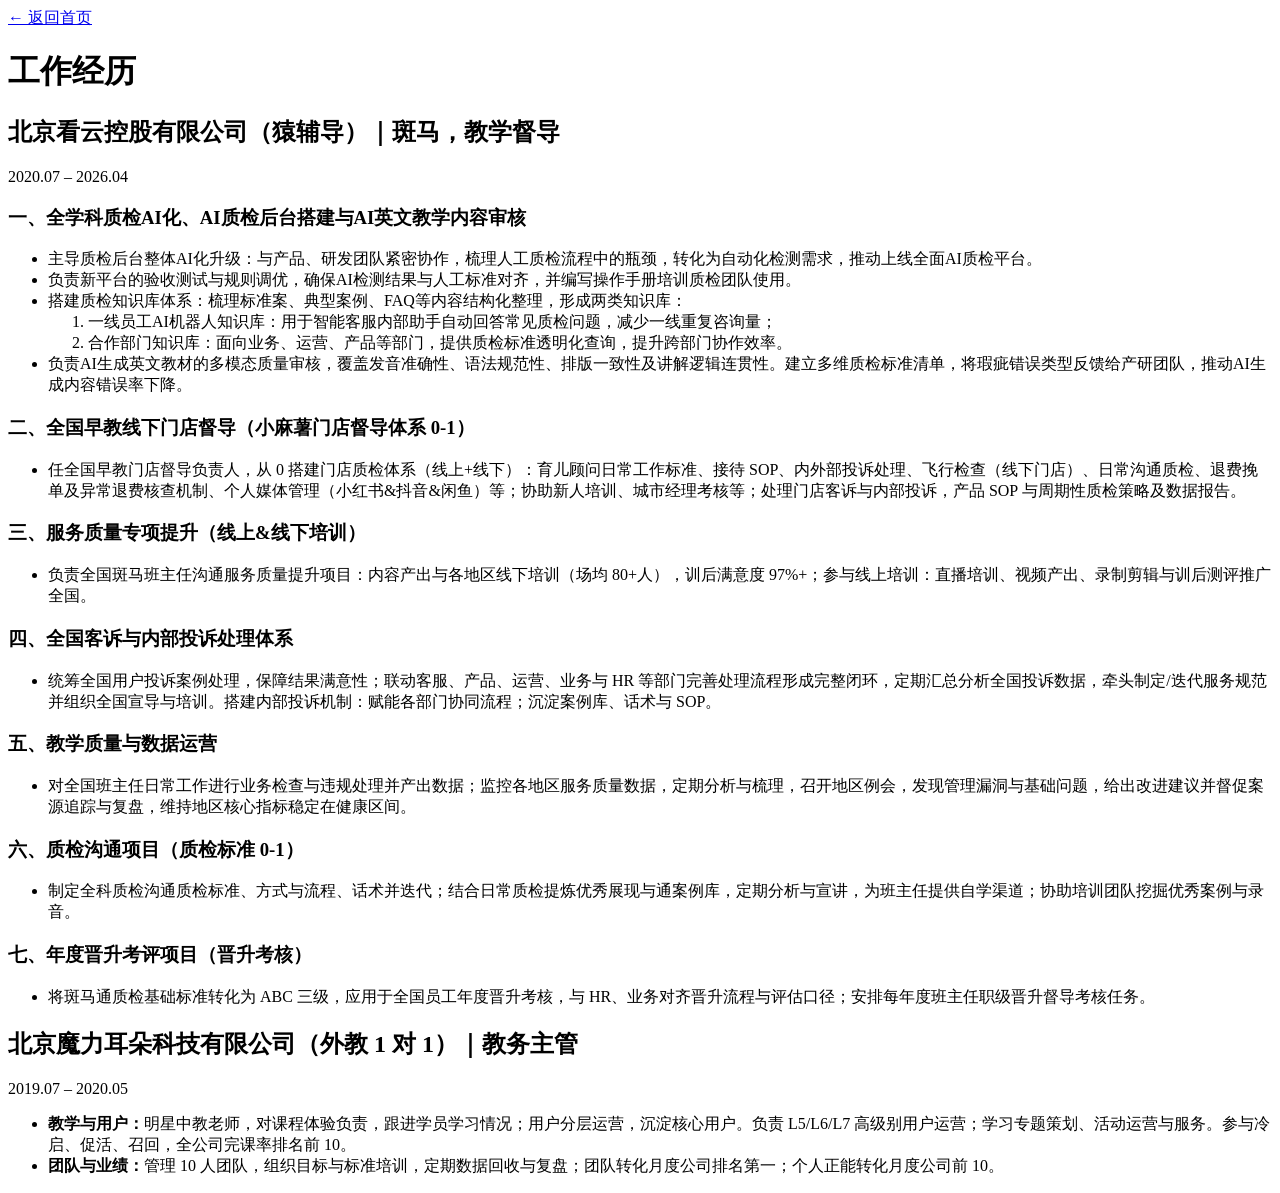
==== experience.html @ 3f665059 "Add files via upload" ====
<!DOCTYPE html>
<html lang="zh-CN">
<head>
  <meta charset="UTF-8" />
  <meta name="viewport" content="width=device-width, initial-scale=1.0" />
  <title>工作经历 · 杨岑</title>
  <link rel="preconnect" href="https://fonts.googleapis.com" />
  <link rel="preconnect" href="https://fonts.gstatic.com" crossorigin />
  <link href="https://fonts.googleapis.com/css2?family=DM+Sans:ital,opsz,wght@0,9..40,400;0,9..40,500;0,9..40,600;0,9..40,700;1,9..40,400&family=Noto+Sans+SC:wght@400;500;600;700&display=swap" rel="stylesheet" />
  <link rel="stylesheet" href="styles.css" />
</head>
<body>
  <nav class="subpage-nav">
    <a href="index.html" class="back-link">← 返回首页</a>
  </nav>
  <div class="page content-page experience-page resume-copy">
    <header class="content-header">
      <h1 class="content-title">工作经历</h1>
    </header>

    <article class="job job-full">
      <header class="job-head">
        <h2 class="job-title">北京看云控股有限公司（猿辅导）｜斑马，教学督导</h2>
        <p class="job-meta">2020.07 – 2026.04</p>
      </header>

      <section class="resume-block">
        <h3 class="resume-block-title">一、全学科质检AI化、AI质检后台搭建与AI英文教学内容审核</h3>
        <ul class="resume-list">
          <li>主导质检后台整体AI化升级：与产品、研发团队紧密协作，梳理人工质检流程中的瓶颈，转化为自动化检测需求，推动上线全面AI质检平台。</li>
          <li>负责新平台的验收测试与规则调优，确保AI检测结果与人工标准对齐，并编写操作手册培训质检团队使用。</li>
          <li>
            搭建质检知识库体系：梳理标准案、典型案例、FAQ等内容结构化整理，形成两类知识库：
            <ol class="resume-sublist">
              <li>一线员工AI机器人知识库：用于智能客服内部助手自动回答常见质检问题，减少一线重复咨询量；</li>
              <li>合作部门知识库：面向业务、运营、产品等部门，提供质检标准透明化查询，提升跨部门协作效率。</li>
            </ol>
          </li>
          <li>负责AI生成英文教材的多模态质量审核，覆盖发音准确性、语法规范性、排版一致性及讲解逻辑连贯性。建立多维质检标准清单，将瑕疵错误类型反馈给产研团队，推动AI生成内容错误率下降。</li>
        </ul>
      </section>

      <section class="resume-block">
        <h3 class="resume-block-title">二、全国早教线下门店督导（小麻薯门店督导体系 0-1）</h3>
        <ul class="resume-list">
          <li>任全国早教门店督导负责人，从 0 搭建门店质检体系（线上+线下）：育儿顾问日常工作标准、接待 SOP、内外部投诉处理、飞行检查（线下门店）、日常沟通质检、退费挽单及异常退费核查机制、个人媒体管理（小红书&amp;抖音&amp;闲鱼）等；协助新人培训、城市经理考核等；处理门店客诉与内部投诉，产品 SOP 与周期性质检策略及数据报告。</li>
        </ul>
      </section>

      <section class="resume-block">
        <h3 class="resume-block-title">三、服务质量专项提升（线上&amp;线下培训）</h3>
        <ul class="resume-list">
          <li>负责全国斑马班主任沟通服务质量提升项目：内容产出与各地区线下培训（场均 80+人），训后满意度 97%+；参与线上培训：直播培训、视频产出、录制剪辑与训后测评推广全国。</li>
        </ul>
      </section>

      <section class="resume-block">
        <h3 class="resume-block-title">四、全国客诉与内部投诉处理体系</h3>
        <ul class="resume-list">
          <li>统筹全国用户投诉案例处理，保障结果满意性；联动客服、产品、运营、业务与 HR 等部门完善处理流程形成完整闭环，定期汇总分析全国投诉数据，牵头制定/迭代服务规范并组织全国宣导与培训。搭建内部投诉机制：赋能各部门协同流程；沉淀案例库、话术与 SOP。</li>
        </ul>
      </section>

      <section class="resume-block">
        <h3 class="resume-block-title">五、教学质量与数据运营</h3>
        <ul class="resume-list">
          <li>对全国班主任日常工作进行业务检查与违规处理并产出数据；监控各地区服务质量数据，定期分析与梳理，召开地区例会，发现管理漏洞与基础问题，给出改进建议并督促案源追踪与复盘，维持地区核心指标稳定在健康区间。</li>
        </ul>
      </section>

      <section class="resume-block">
        <h3 class="resume-block-title">六、质检沟通项目（质检标准 0-1）</h3>
        <ul class="resume-list">
          <li>制定全科质检沟通质检标准、方式与流程、话术并迭代；结合日常质检提炼优秀展现与通案例库，定期分析与宣讲，为班主任提供自学渠道；协助培训团队挖掘优秀案例与录音。</li>
        </ul>
      </section>

      <section class="resume-block">
        <h3 class="resume-block-title">七、年度晋升考评项目（晋升考核）</h3>
        <ul class="resume-list">
          <li>将斑马通质检基础标准转化为 ABC 三级，应用于全国员工年度晋升考核，与 HR、业务对齐晋升流程与评估口径；安排每年度班主任职级晋升督导考核任务。</li>
        </ul>
      </section>
    </article>

    <article class="job job-full">
      <header class="job-head">
        <h2 class="job-title">北京魔力耳朵科技有限公司（外教 1 对 1）｜教务主管</h2>
        <p class="job-meta">2019.07 – 2020.05</p>
      </header>

      <ul class="resume-list resume-list-flat">
        <li><strong>教学与用户：</strong>明星中教老师，对课程体验负责，跟进学员学习情况；用户分层运营，沉淀核心用户。负责 L5/L6/L7 高级别用户运营；学习专题策划、活动运营与服务。参与冷启、促活、召回，全公司完课率排名前 10。</li>
        <li><strong>团队与业绩：</strong>管理 10 人团队，组织目标与标准培训，定期数据回收与复盘；团队转化月度公司排名第一；个人正能转化月度公司前 10。</li>
      </ul>
    </article>
  </div>
</body>
</html>
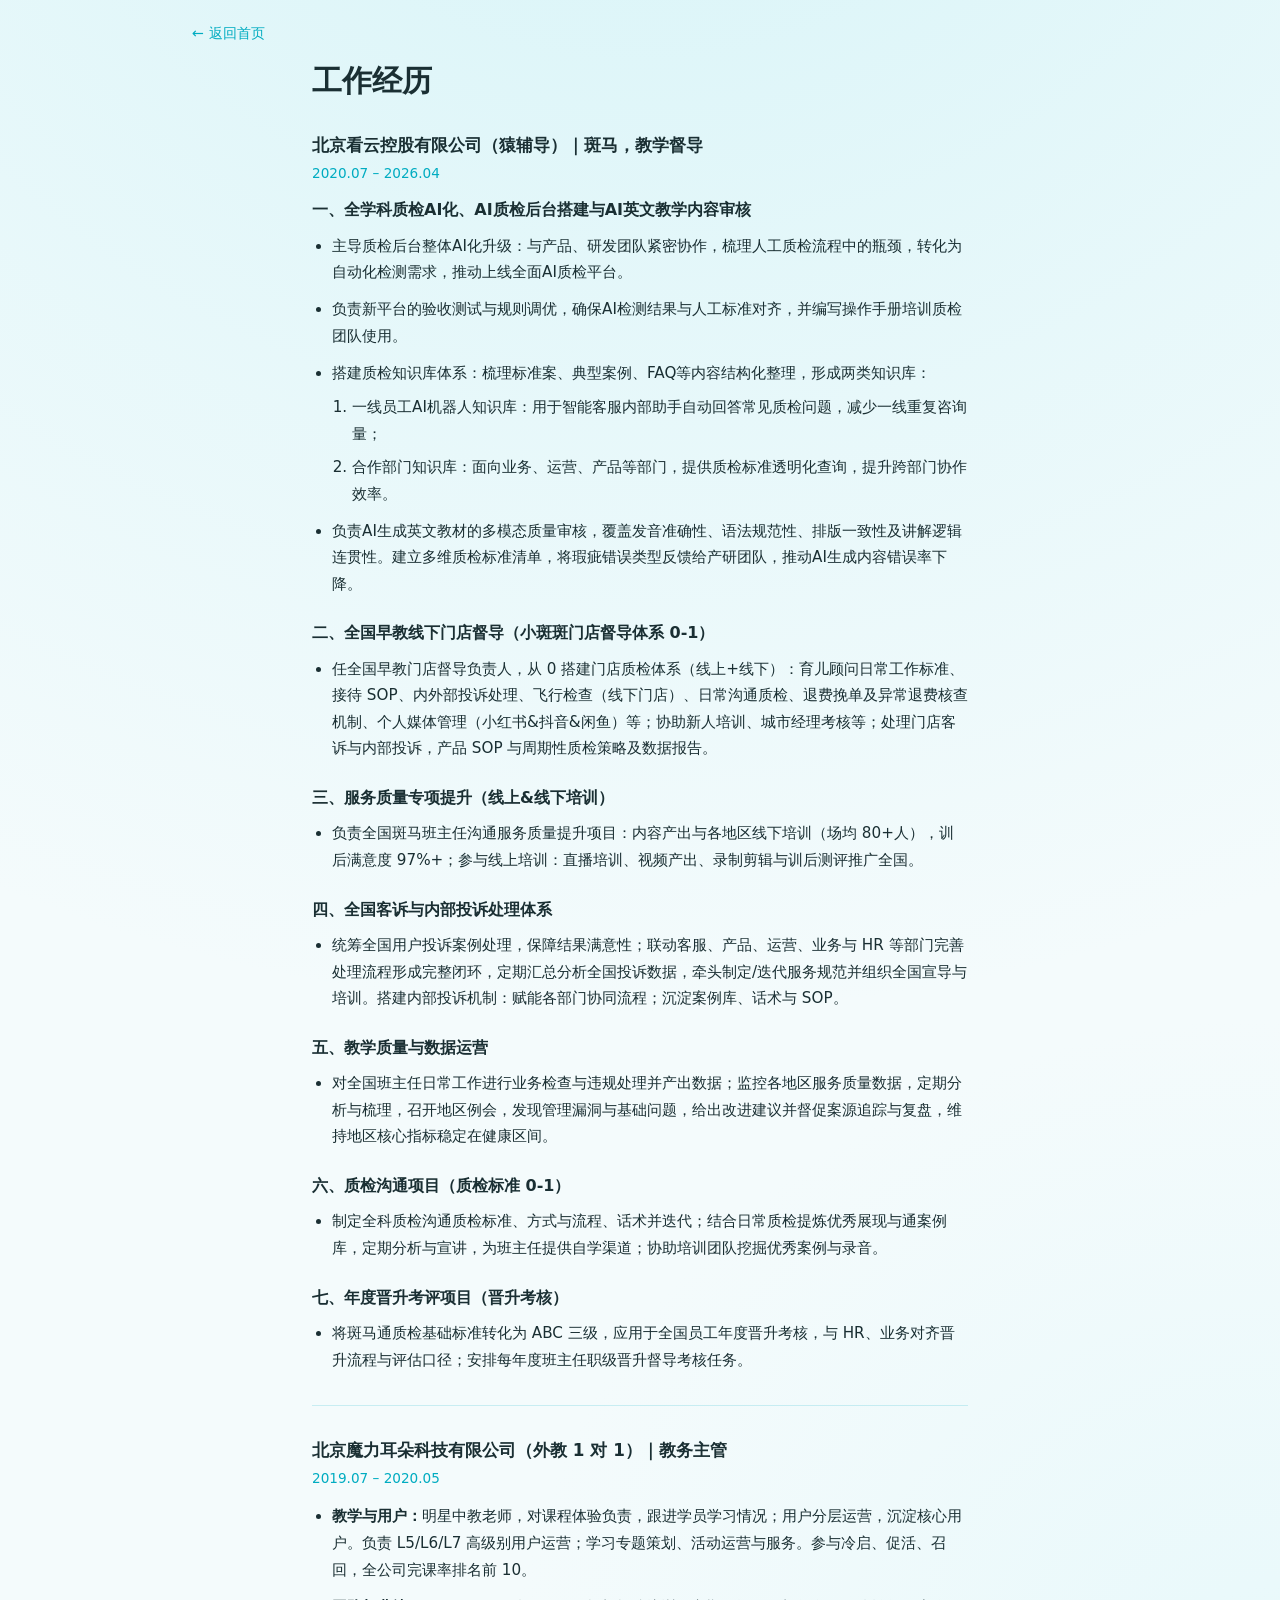
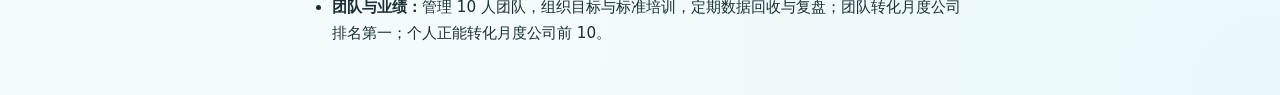
==== commit ea660b99: "Add files via upload" ====
--- a/experience.html
+++ b/experience.html
@@ -41,7 +41,7 @@
       </section>
 
       <section class="resume-block">
-        <h3 class="resume-block-title">二、全国早教线下门店督导（小麻薯门店督导体系 0-1）</h3>
+        <h3 class="resume-block-title">二、全国早教线下门店督导（小斑斑门店督导体系 0-1）</h3>
         <ul class="resume-list">
           <li>任全国早教门店督导负责人，从 0 搭建门店质检体系（线上+线下）：育儿顾问日常工作标准、接待 SOP、内外部投诉处理、飞行检查（线下门店）、日常沟通质检、退费挽单及异常退费核查机制、个人媒体管理（小红书&amp;抖音&amp;闲鱼）等；协助新人培训、城市经理考核等；处理门店客诉与内部投诉，产品 SOP 与周期性质检策略及数据报告。</li>
         </ul>
--- a/styles.css
+++ b/styles.css
@@ -0,0 +1,470 @@
+:root {
+  --bg-page: #f4fbfc;
+  --bg-card: #ffffff;
+  --bg-panel: #fbfeff;
+  --accent: #00acc1;
+  --accent-soft: #b2ebf2;
+  --accent-muted: #e0f7fa;
+  --text: #1a2f33;
+  --text-muted: #5c7a80;
+  --border: rgba(0, 172, 193, 0.18);
+  --shadow: 0 12px 40px rgba(0, 105, 120, 0.08);
+  --radius: 16px;
+  --font-sans: "Noto Sans SC", "DM Sans", system-ui, sans-serif;
+  --transition: 0.28s cubic-bezier(0.4, 0, 0.2, 1);
+}
+
+*,
+*::before,
+*::after {
+  box-sizing: border-box;
+}
+
+html {
+  scroll-behavior: smooth;
+}
+
+body {
+  margin: 0;
+  min-height: 100vh;
+  font-family: var(--font-sans);
+  font-size: 16px;
+  line-height: 1.6;
+  color: var(--text);
+  background: var(--bg-page);
+  background-image:
+    radial-gradient(ellipse 120% 80% at 50% -20%, rgba(178, 235, 242, 0.45), transparent),
+    radial-gradient(ellipse 60% 40% at 100% 100%, rgba(224, 247, 250, 0.6), transparent);
+}
+
+.page {
+  max-width: 960px;
+  margin: 0 auto;
+  padding: clamp(1.5rem, 4vw, 3rem) clamp(1rem, 4vw, 2rem) 2rem;
+}
+
+.site-header {
+  text-align: center;
+  margin-bottom: clamp(2rem, 5vw, 3rem);
+}
+
+.site-tag {
+  margin: 0 0 0.35rem;
+  font-size: 0.8rem;
+  font-weight: 600;
+  letter-spacing: 0.2em;
+  text-transform: uppercase;
+  color: var(--accent);
+}
+
+.site-title {
+  margin: 0;
+  font-size: clamp(2rem, 5vw, 2.75rem);
+  font-weight: 700;
+  letter-spacing: 0.06em;
+  color: var(--text);
+}
+
+.home-tagline {
+  margin: 1rem auto 0;
+  max-width: 32rem;
+  padding: 0 0.5rem;
+  font-size: 0.95rem;
+  line-height: 1.65;
+  color: var(--text-muted);
+  font-weight: 400;
+}
+
+.home-grid {
+  display: grid;
+  grid-template-columns: repeat(2, 1fr);
+  gap: clamp(0.85rem, 2vw, 1.25rem);
+}
+
+@media (max-width: 640px) {
+  .home-grid {
+    grid-template-columns: 1fr;
+  }
+}
+
+.block-card {
+  display: flex;
+  flex-direction: column;
+  align-items: flex-start;
+  gap: 0.35rem;
+  padding: clamp(1.25rem, 3vw, 1.6rem);
+  text-align: left;
+  text-decoration: none;
+  border: 1px solid var(--border);
+  border-radius: var(--radius);
+  background: var(--bg-card);
+  box-shadow: var(--shadow);
+  cursor: pointer;
+  font: inherit;
+  color: inherit;
+  transition: transform var(--transition), border-color var(--transition), box-shadow var(--transition);
+}
+
+.block-card:hover,
+.block-card:focus-visible {
+  transform: translateY(-3px);
+  border-color: rgba(0, 172, 193, 0.35);
+  box-shadow: 0 16px 48px rgba(0, 105, 120, 0.12);
+  outline: none;
+}
+
+.block-card:focus-visible {
+  outline: 2px solid var(--accent);
+  outline-offset: 2px;
+}
+
+.block-icon {
+  font-size: 0.75rem;
+  color: var(--accent);
+  opacity: 0.85;
+}
+
+.block-label {
+  font-size: 1.15rem;
+  font-weight: 600;
+  color: var(--text);
+}
+
+.site-footer {
+  margin-top: 2.5rem;
+  padding-top: 1.5rem;
+  border-top: 1px solid var(--border);
+  text-align: center;
+  font-size: 0.8rem;
+  color: var(--text-muted);
+}
+
+.subpage-nav {
+  max-width: 960px;
+  margin: 0 auto;
+  padding: clamp(1rem, 3vw, 1.25rem) clamp(1rem, 4vw, 2rem) 0;
+}
+
+.back-link {
+  display: inline-flex;
+  align-items: center;
+  gap: 0.35rem;
+  font-size: 0.9rem;
+  font-weight: 500;
+  color: var(--accent);
+  text-decoration: none;
+}
+
+.back-link:hover,
+.back-link:focus-visible {
+  text-decoration: underline;
+  outline: none;
+}
+
+.content-page {
+  padding-top: 0.5rem;
+  padding-bottom: clamp(2rem, 5vw, 3rem);
+}
+
+.content-header {
+  margin-bottom: 1.75rem;
+}
+
+.content-title {
+  margin: 0.25rem 0 0;
+  font-size: clamp(1.5rem, 4vw, 1.85rem);
+  font-weight: 700;
+  color: var(--text);
+}
+
+.experience-page {
+  max-width: 720px;
+}
+
+.resume-copy .resume-block {
+  margin-bottom: 1.5rem;
+}
+
+.resume-copy .resume-block:last-of-type {
+  margin-bottom: 0;
+}
+
+.resume-block-title {
+  margin: 0 0 0.65rem;
+  font-size: 1rem;
+  font-weight: 600;
+  color: var(--text);
+  line-height: 1.5;
+}
+
+.resume-list {
+  margin: 0;
+  padding-left: 1.25rem;
+  font-size: 0.95rem;
+  line-height: 1.75;
+  color: var(--text);
+}
+
+.resume-list > li + li {
+  margin-top: 0.65rem;
+}
+
+.resume-sublist {
+  margin: 0.5rem 0 0;
+  padding-left: 1.25rem;
+}
+
+.resume-sublist li + li {
+  margin-top: 0.4rem;
+}
+
+.resume-list-flat {
+  list-style: disc;
+  padding-left: 1.25rem;
+}
+
+.resume-list-flat strong {
+  font-weight: 600;
+  color: var(--text);
+}
+
+.intro-layout {
+  display: grid;
+  gap: 1.5rem;
+}
+
+@media (min-width: 480px) {
+  .intro-layout {
+    grid-template-columns: auto 1fr;
+    align-items: start;
+  }
+}
+
+.avatar {
+  width: 96px;
+  height: 96px;
+  border-radius: 50%;
+  background: linear-gradient(145deg, var(--accent-soft), var(--accent-muted));
+  color: var(--accent);
+  font-size: 2rem;
+  font-weight: 700;
+  display: flex;
+  align-items: center;
+  justify-content: center;
+  border: 3px solid var(--bg-card);
+  box-shadow: var(--shadow);
+  flex-shrink: 0;
+}
+
+.name-line {
+  margin: 0 0 0.5rem;
+  font-size: 1.1rem;
+}
+
+.name-en {
+  font-weight: 500;
+  color: var(--text-muted);
+  font-size: 0.95rem;
+}
+
+.one-liner {
+  margin: 0 0 1.25rem;
+  padding: 0.85rem 1rem;
+  background: var(--accent-muted);
+  border-radius: 10px;
+  border-left: 3px solid var(--accent);
+  font-size: 0.95rem;
+}
+
+.meta-list {
+  margin: 0 0 1.25rem;
+  display: grid;
+  gap: 0.65rem;
+}
+
+.meta-list div {
+  display: grid;
+  grid-template-columns: 5rem 1fr;
+  gap: 0.5rem;
+  font-size: 0.9rem;
+}
+
+.meta-list dt {
+  margin: 0;
+  color: var(--text-muted);
+  font-weight: 500;
+}
+
+.meta-list dd {
+  margin: 0;
+}
+
+.meta-list a {
+  color: var(--accent);
+  text-decoration: none;
+}
+
+.meta-list a:hover {
+  text-decoration: underline;
+}
+
+.subheading {
+  margin: 1.25rem 0 0.5rem;
+  font-size: 0.85rem;
+  font-weight: 600;
+  letter-spacing: 0.08em;
+  color: var(--accent);
+  text-transform: uppercase;
+}
+
+.bullet-list {
+  margin: 0;
+  padding-left: 1.2rem;
+  color: var(--text);
+  font-size: 0.92rem;
+}
+
+.bullet-list li + li {
+  margin-top: 0.35rem;
+}
+
+.skills-list {
+  margin: 0;
+  padding-left: 1.2rem;
+  color: var(--text);
+}
+
+.skills-list li {
+  margin-bottom: 0.75rem;
+  padding-left: 0.25rem;
+}
+
+.skills-list li::marker {
+  color: var(--accent);
+  font-weight: 700;
+}
+
+.job + .job {
+  margin-top: 2rem;
+  padding-top: 2rem;
+  border-top: 1px solid var(--border);
+}
+
+.job-head {
+  margin-bottom: 0.85rem;
+}
+
+.job-title {
+  margin: 0;
+  font-size: 1.05rem;
+  font-weight: 600;
+  line-height: 1.45;
+}
+
+.job-meta {
+  margin: 0.35rem 0 0;
+  font-size: 0.85rem;
+  color: var(--accent);
+  font-weight: 500;
+}
+
+.job-list {
+  margin: 0;
+  padding-left: 1.1rem;
+  font-size: 0.92rem;
+}
+
+.job-list li + li {
+  margin-top: 0.65rem;
+}
+
+.job-list strong {
+  color: var(--text);
+}
+
+.contact-channels {
+  display: grid;
+  gap: 0.5rem;
+  margin-bottom: 1.25rem;
+}
+
+.contact-phone,
+.contact-email {
+  margin: 0;
+  font-size: 1rem;
+}
+
+.contact-phone a,
+.contact-email a {
+  color: var(--accent);
+  font-weight: 600;
+  text-decoration: none;
+}
+
+.contact-phone a:hover,
+.contact-email a:hover {
+  text-decoration: underline;
+}
+
+.contact-form {
+  display: grid;
+  gap: 1rem;
+}
+
+.field {
+  display: grid;
+  gap: 0.35rem;
+}
+
+.field-label {
+  font-size: 0.85rem;
+  font-weight: 500;
+  color: var(--text-muted);
+}
+
+.field input,
+.field textarea {
+  width: 100%;
+  padding: 0.65rem 0.85rem;
+  border: 1px solid var(--border);
+  border-radius: 10px;
+  font: inherit;
+  background: var(--bg-card);
+  color: var(--text);
+  transition: border-color var(--transition), box-shadow var(--transition);
+}
+
+.field input:focus,
+.field textarea:focus {
+  outline: none;
+  border-color: var(--accent);
+  box-shadow: 0 0 0 3px rgba(0, 172, 193, 0.2);
+}
+
+.submit-btn {
+  margin-top: 0.25rem;
+  padding: 0.75rem 1.25rem;
+  border: none;
+  border-radius: 10px;
+  background: var(--accent);
+  color: #fff;
+  font: inherit;
+  font-weight: 600;
+  cursor: pointer;
+  transition: filter var(--transition), transform 0.15s ease;
+}
+
+.submit-btn:hover {
+  filter: brightness(1.05);
+}
+
+.submit-btn:active {
+  transform: scale(0.98);
+}
+
+.form-note {
+  margin: 0;
+  font-size: 0.8rem;
+  color: var(--text-muted);
+  line-height: 1.5;
+}
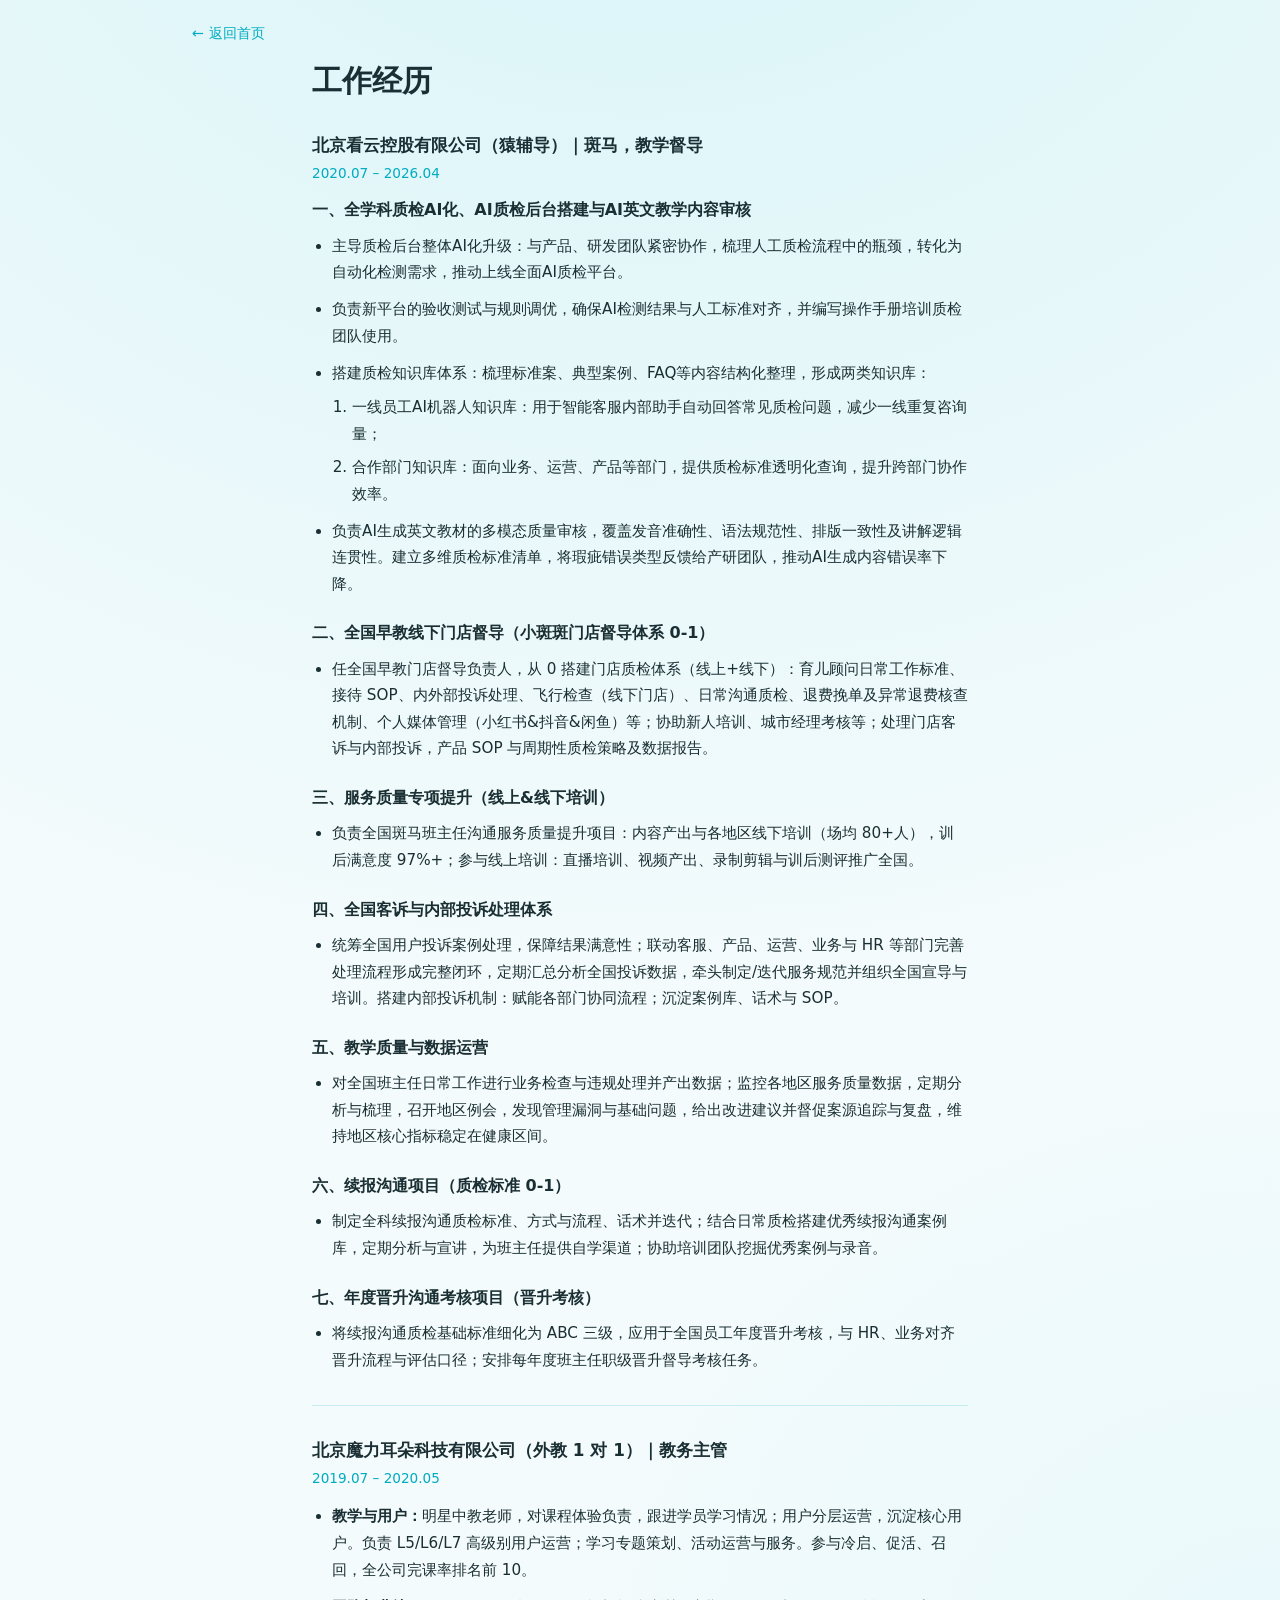
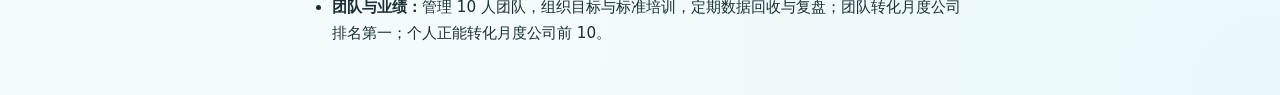
==== commit 6e51c93a: "Add files via upload" ====
--- a/experience.html
+++ b/experience.html
@@ -69,16 +69,16 @@
       </section>
 
       <section class="resume-block">
-        <h3 class="resume-block-title">六、质检沟通项目（质检标准 0-1）</h3>
+        <h3 class="resume-block-title">六、续报沟通项目（质检标准 0-1）</h3>
         <ul class="resume-list">
-          <li>制定全科质检沟通质检标准、方式与流程、话术并迭代；结合日常质检提炼优秀展现与通案例库，定期分析与宣讲，为班主任提供自学渠道；协助培训团队挖掘优秀案例与录音。</li>
+          <li>制定全科续报沟通质检标准、方式与流程、话术并迭代；结合日常质检搭建优秀续报沟通案例库，定期分析与宣讲，为班主任提供自学渠道；协助培训团队挖掘优秀案例与录音。</li>
         </ul>
       </section>
 
       <section class="resume-block">
-        <h3 class="resume-block-title">七、年度晋升考评项目（晋升考核）</h3>
+        <h3 class="resume-block-title">七、年度晋升沟通考核项目（晋升考核）</h3>
         <ul class="resume-list">
-          <li>将斑马通质检基础标准转化为 ABC 三级，应用于全国员工年度晋升考核，与 HR、业务对齐晋升流程与评估口径；安排每年度班主任职级晋升督导考核任务。</li>
+          <li>将续报沟通质检基础标准细化为 ABC 三级，应用于全国员工年度晋升考核，与 HR、业务对齐晋升流程与评估口径；安排每年度班主任职级晋升督导考核任务。</li>
         </ul>
       </section>
     </article>
